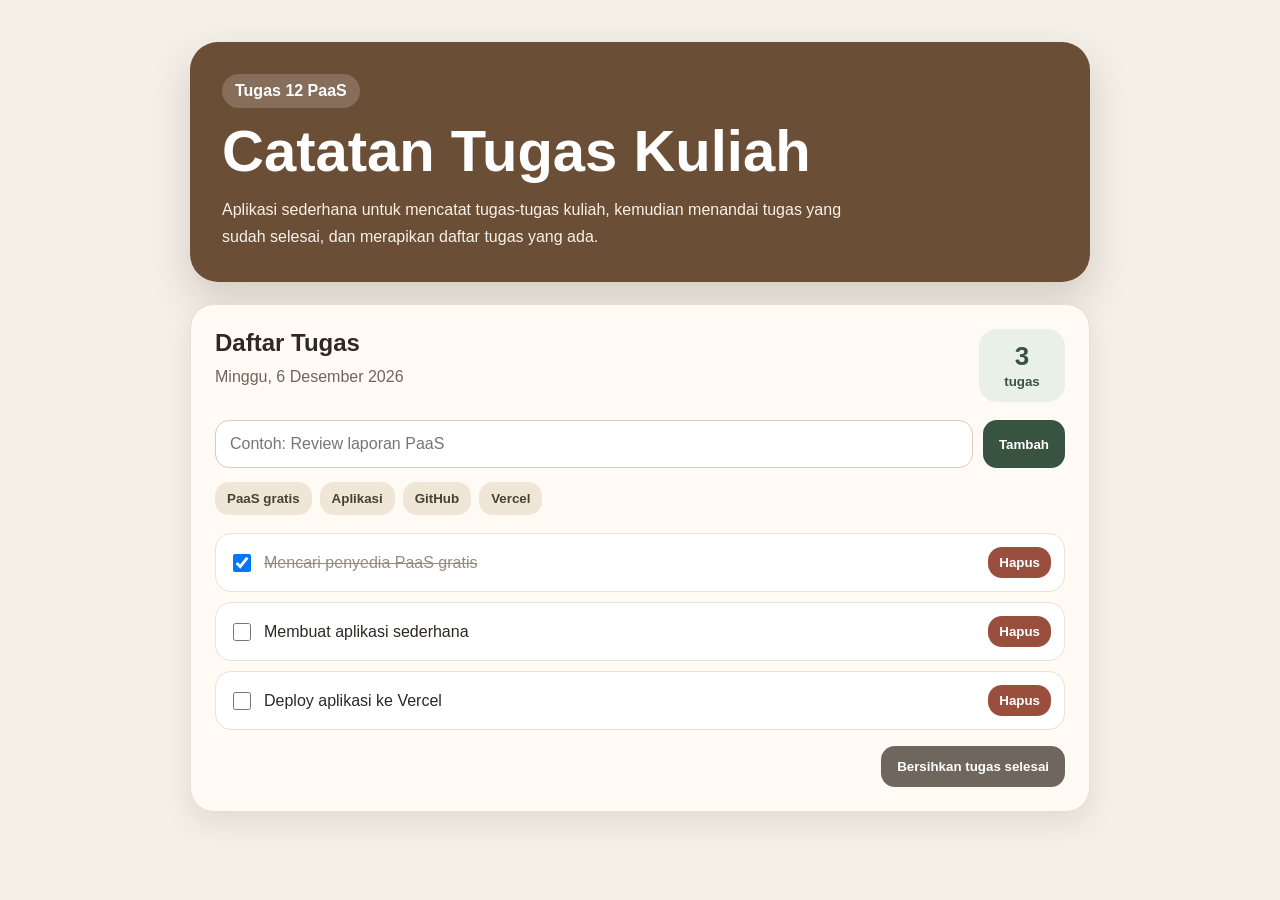
==== public/index.html @ ec12853c "Add files via upload" ====
<!DOCTYPE html>
<html lang="id">
<head>
  <meta charset="UTF-8" />
  <meta name="viewport" content="width=device-width, initial-scale=1.0" />
  <title>Tugas 12 PaaS</title>
  <link rel="stylesheet" href="style.css" />
</head>
<body>
  <main class="container">
    <section class="hero">
      <div>
        <p class="badge">Tugas 12 PaaS</p>
        <h1>Catatan Tugas Kuliah</h1>
        <p class="subtitle">
          Aplikasi sederhana untuk mencatat tugas-tugas kuliah, kemudian menandai tugas yang sudah selesai,
          dan merapikan daftar tugas yang ada.
        </p>
      </div>
    </section>

    <section class="card">
      <div class="card-header">
        <div>
          <h2>Daftar Tugas</h2>
          <p id="dateInfo">Hari ini</p>
        </div>
        <div class="summary">
          <span id="totalTasks">0</span>
          <small>tugas</small>
        </div>
      </div>

      <form id="taskForm" class="task-form">
        <input
          id="taskInput"
          type="text"
          placeholder="Contoh: Review laporan PaaS"
          autocomplete="off"
        />
        <button type="submit">Tambah</button>
      </form>

      <div class="chips">
        <button type="button" data-task="Mencari penyedia PaaS gratis">PaaS gratis</button>
        <button type="button" data-task="Membuat aplikasi sederhana">Aplikasi</button>
        <button type="button" data-task="Upload project ke GitHub">GitHub</button>
        <button type="button" data-task="Deploy aplikasi ke Vercel">Vercel</button>
      </div>

      <ul id="taskList" class="task-list"></ul>

      <button id="clearCompleted" class="clear-btn" type="button">
        Bersihkan tugas selesai
      </button>
    </section>

    <section class="info">
      <h2>Keterangan Aplikasi</h2>
      <p>
        Aplikasi sederhana ini untuk mencatat tugas-tugas yang harus dikerjakan oleh mahasiswa, kemudian menandai tugas yang sudah selesai, dan merapikan daftar tugas yang ada.      
      </p>
    </section>
  </main>

  <script src="script.js"></script>
</body>
</html>
---- public/style.css ----
* {
  box-sizing: border-box;
}

body {
  margin: 0;
  font-family: Arial, Helvetica, sans-serif;
  background: #f4efe7;
  color: #2c2926;
}

.container {
  width: min(900px, 92%);
  margin: 0 auto;
  padding: 42px 0;
}

.hero {
  min-height: 210px;
  display: flex;
  align-items: center;
  padding: 32px;
  border-radius: 28px;
  background: #6b4e36;
  color: #fff;
  box-shadow: 0 18px 40px rgba(64, 52, 42, 0.18);
}

.badge {
  display: inline-block;
  margin: 0 0 14px;
  padding: 8px 13px;
  border-radius: 999px;
  background: rgba(255, 255, 255, 0.18);
  font-weight: 700;
}

h1 {
  margin: 0;
  font-size: clamp(34px, 7vw, 58px);
  line-height: 1;
}

.subtitle {
  max-width: 620px;
  margin: 16px 0 0;
  line-height: 1.7;
  color: #f7f1e9;
}

.card {
  margin-top: 22px;
  padding: 24px;
  border-radius: 24px;
  background: #fffaf3;
  border: 1px solid #eadfce;
  box-shadow: 0 12px 28px rgba(70, 57, 45, 0.1);
}

.info {
  display: none;
}

.card-header {
  display: flex;
  justify-content: space-between;
  gap: 16px;
  align-items: flex-start;
  margin-bottom: 18px;
}

h2 {
  margin: 0 0 6px;
  font-size: 24px;
}

.card-header p {
  margin: 0;
  color: #6f665d;
  line-height: 1.7;
}

.summary {
  min-width: 86px;
  padding: 12px;
  text-align: center;
  border-radius: 18px;
  background: #e9f0e5;
  color: #395341;
}

.summary span {
  display: block;
  font-size: 26px;
  font-weight: 800;
}

.summary small {
  font-weight: 700;
}

.task-form {
  display: flex;
  gap: 10px;
}

.task-form input {
  flex: 1;
  border: 1px solid #d8cdbd;
  border-radius: 14px;
  padding: 14px;
  font-size: 16px;
  background: #fff;
}

button {
  border: 0;
  border-radius: 14px;
  padding: 13px 16px;
  background: #395341;
  color: #fff;
  font-weight: 700;
  cursor: pointer;
}

button:hover {
  opacity: 0.9;
}

.chips {
  display: flex;
  flex-wrap: wrap;
  gap: 8px;
  margin: 14px 0 18px;
}

.chips button {
  background: #efe6d8;
  color: #4a4037;
  padding: 9px 12px;
}

.task-list {
  list-style: none;
  margin: 0;
  padding: 0;
  display: grid;
  gap: 10px;
}

.task-item {
  display: flex;
  justify-content: space-between;
  align-items: center;
  gap: 12px;
  padding: 13px;
  border-radius: 16px;
  background: #ffffff;
  border: 1px solid #ece2d3;
}

.task-left {
  display: flex;
  align-items: center;
  gap: 10px;
}

.task-left input {
  width: 18px;
  height: 18px;
}

.task-left span {
  word-break: break-word;
}

.task-item.done span {
  text-decoration: line-through;
  color: #958b80;
}

.delete-btn {
  background: #9a4f3e;
  padding: 8px 11px;
}

.clear-btn {
  display: block;
  margin-left: auto;
  margin-top: 16px;
  background: #6f665d;
}

.empty {
  padding: 16px;
  border-radius: 16px;
  background: #ffffff;
  color: #7a7167;
  text-align: center;
  border: 1px dashed #d8cdbd;
}

@media (max-width: 640px) {
  .hero,
  .card {
    padding: 20px;
  }

  .card-header,
  .task-form {
    flex-direction: column;
  }

  .summary,
  .task-form button,
  .clear-btn {
    width: 100%;
  }
}
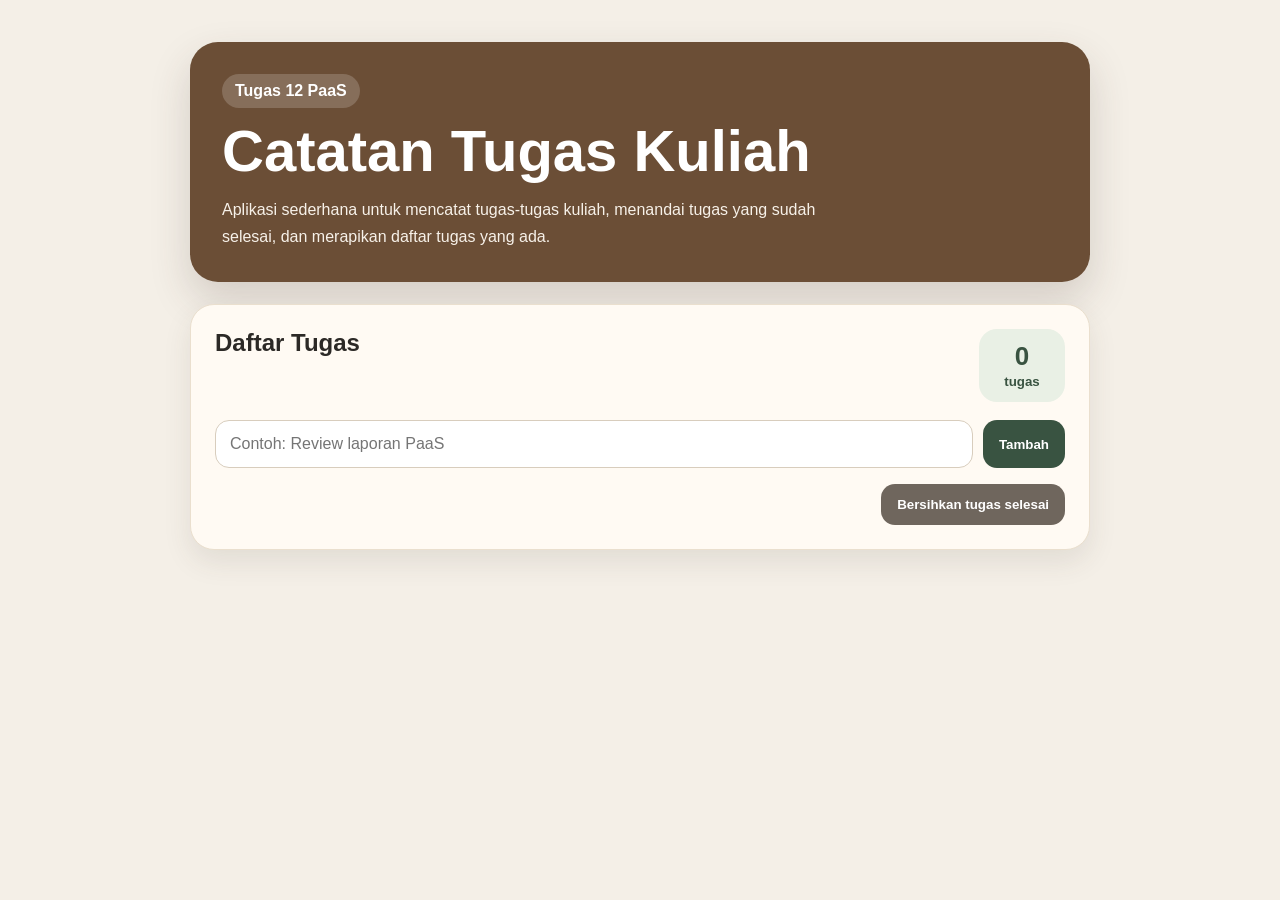
==== commit 068d629e: "Update index.html" ====
--- a/public/index.html
+++ b/public/index.html
@@ -13,7 +13,7 @@
         <p class="badge">Tugas 12 PaaS</p>
         <h1>Catatan Tugas Kuliah</h1>
         <p class="subtitle">
-          Aplikasi sederhana untuk mencatat tugas-tugas kuliah, kemudian menandai tugas yang sudah selesai,
+          Aplikasi sederhana untuk mencatat tugas-tugas kuliah, menandai tugas yang sudah selesai,
           dan merapikan daftar tugas yang ada.
         </p>
       </div>
@@ -23,7 +23,6 @@
       <div class="card-header">
         <div>
           <h2>Daftar Tugas</h2>
-          <p id="dateInfo">Hari ini</p>
         </div>
         <div class="summary">
           <span id="totalTasks">0</span>
@@ -41,13 +40,6 @@
         <button type="submit">Tambah</button>
       </form>
 
-      <div class="chips">
-        <button type="button" data-task="Mencari penyedia PaaS gratis">PaaS gratis</button>
-        <button type="button" data-task="Membuat aplikasi sederhana">Aplikasi</button>
-        <button type="button" data-task="Upload project ke GitHub">GitHub</button>
-        <button type="button" data-task="Deploy aplikasi ke Vercel">Vercel</button>
-      </div>
-
       <ul id="taskList" class="task-list"></ul>
 
       <button id="clearCompleted" class="clear-btn" type="button">
@@ -58,7 +50,8 @@
     <section class="info">
       <h2>Keterangan Aplikasi</h2>
       <p>
-        Aplikasi sederhana ini untuk mencatat tugas-tugas yang harus dikerjakan oleh mahasiswa, kemudian menandai tugas yang sudah selesai, dan merapikan daftar tugas yang ada.      
+        Aplikasi sederhana ini digunakan untuk mencatat tugas-tugas yang harus dikerjakan,
+        menandai tugas yang sudah selesai, dan merapikan daftar tugas yang ada.
       </p>
     </section>
   </main>
